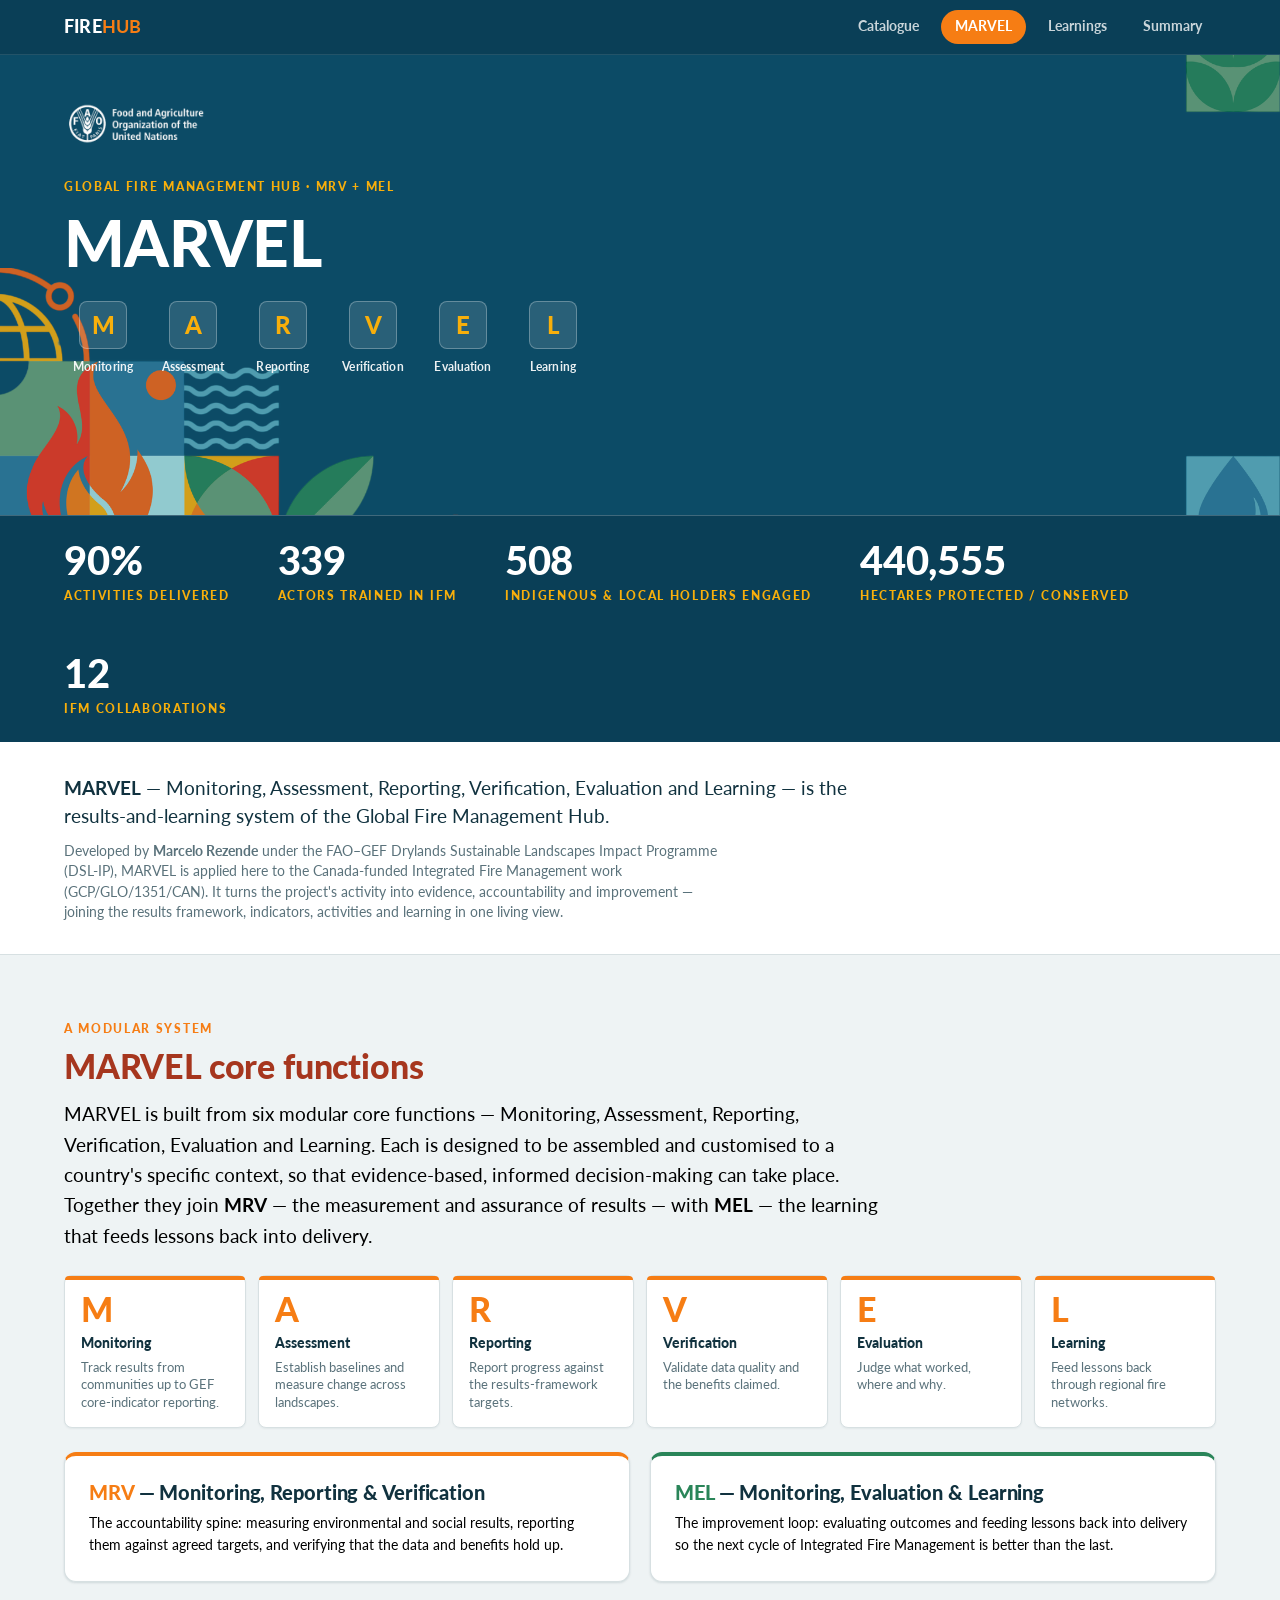
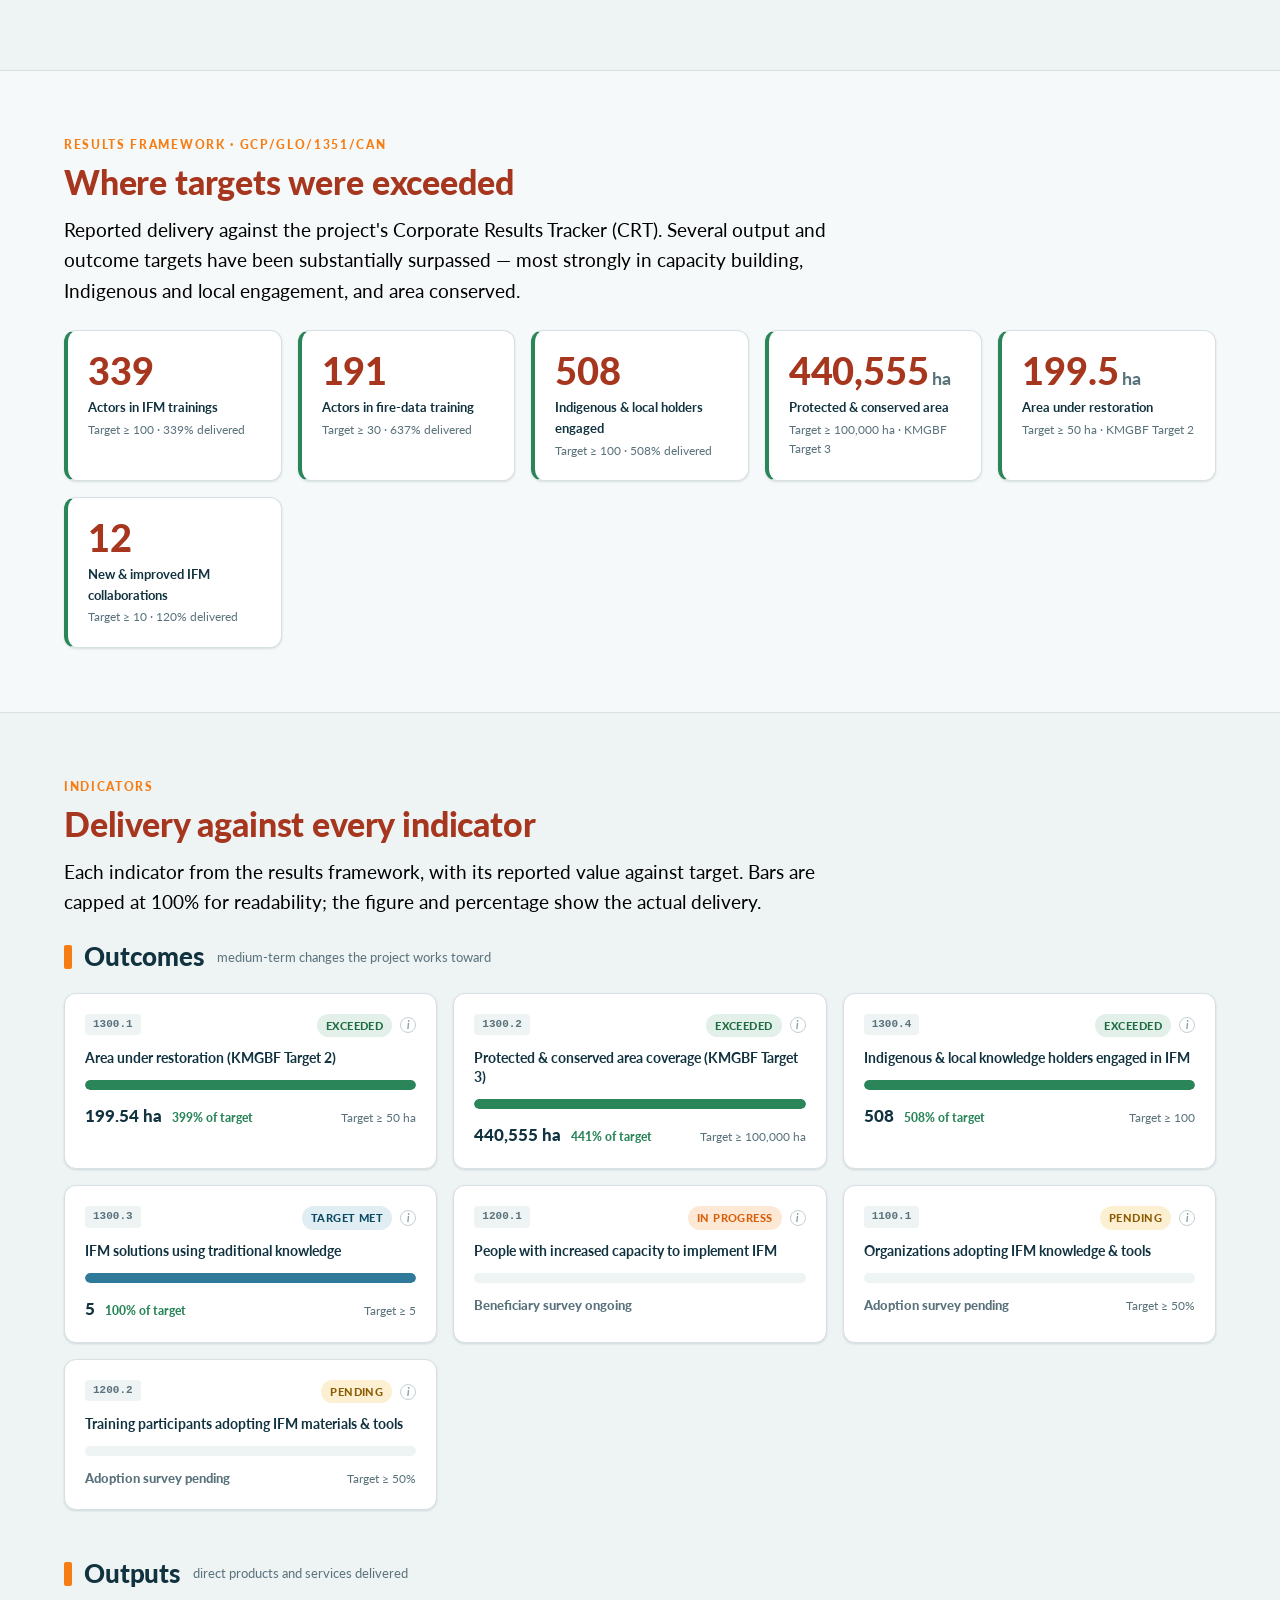
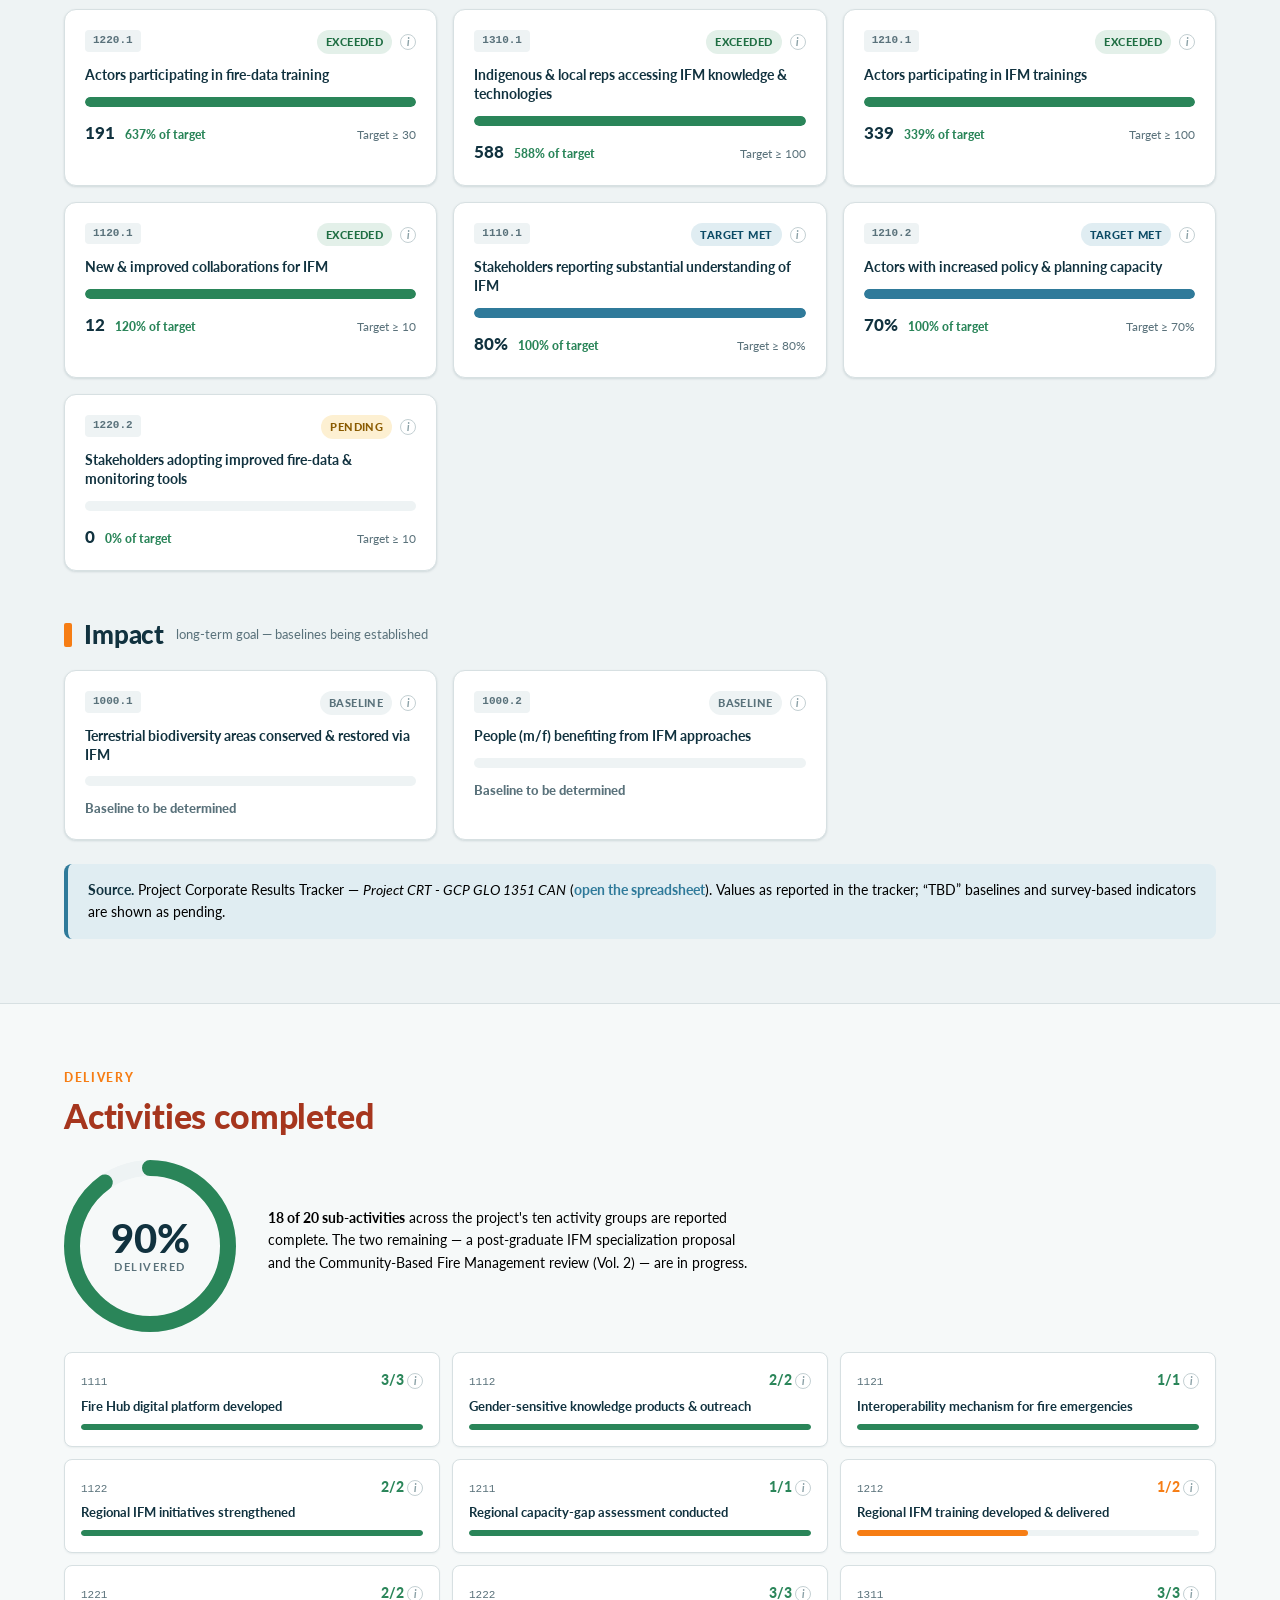
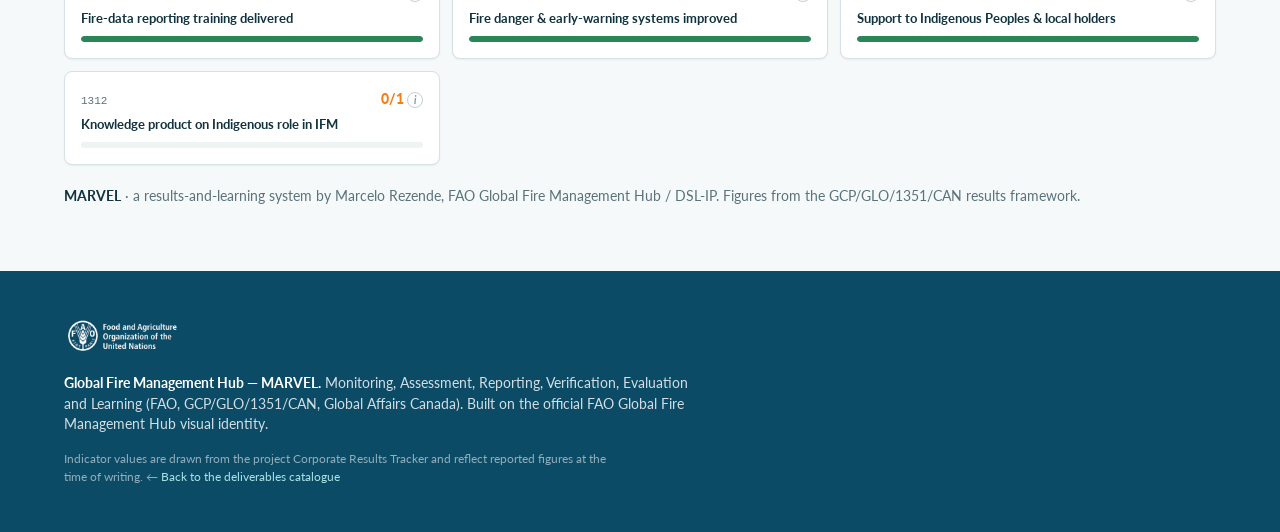
==== marvel.html @ 21fbb569 "FireHub platform — Global Fire Management Hub (MARVEL applied to IFM) Deliverables catalogue, MARVEL" ====
<!DOCTYPE html>
<html lang="en">
<head>
<meta charset="utf-8">
<meta name="viewport" content="width=device-width, initial-scale=1">
<title>MARVEL — FireHub results &amp; indicators</title>
<meta name="description" content="MARVEL — Monitoring, Assessment, Reporting, Verification, Evaluation and Learning — the results-and-learning system of the FAO Global Fire Management Hub, with the GCP/GLO/1351/CAN results-framework indicators.">
<link rel="stylesheet" href="resources/fire-hub-identity/css/styles.css">
<link rel="stylesheet" href="css/firehub.css">
<link rel="stylesheet" href="css/marvel.css">
<link rel="icon" href="data:image/svg+xml,%3Csvg xmlns='http://www.w3.org/2000/svg' viewBox='0 0 24 24'%3E%3Crect width='24' height='24' rx='3' fill='%230c4b66'/%3E%3Cpath fill='%23f67d14' d='M12 4.2c.9 3.5-2.6 4.4-2.6 7.8a2.6 2.6 0 0 0 5.2 0c0-.9-.4-1.7-.9-2.6 1.8.8 3.5 2.6 3.5 5.2a5.2 5.2 0 0 1-10.4 0c0-3.8 4.3-5.4 5.2-10.4Z'/%3E%3C/svg%3E">
</head>
<body>

<div class="topnav">
  <div class="page">
    <a class="wordmark" href="index.html">Fire<b>Hub</b></a>
    <nav>
      <a href="index.html">Catalogue</a>
      <a class="active" href="marvel.html">MARVEL</a>
      <a href="learnings.html">Learnings</a>
      <a href="executive-summary.html">Summary</a>
    </nav>
  </div>
</div>

<header class="masthead">
  <div class="hero">
    <div class="page">
      <img class="fao-logo" src="resources/fire-hub-identity/assets/identity/fao-logo-white.png"
           alt="Food and Agriculture Organization of the United Nations">
      <p class="eyebrow">Global Fire Management Hub · MRV + MEL</p>
      <h1>MARVEL</h1>
      <ul class="mcore" aria-label="MARVEL — Monitoring, Assessment, Reporting, Verification, Evaluation, Learning">
        <li><b>M</b><i>Monitoring</i></li>
        <li><b>A</b><i>Assessment</i></li>
        <li><b>R</b><i>Reporting</i></li>
        <li><b>V</b><i>Verification</i></li>
        <li><b>E</b><i>Evaluation</i></li>
        <li><b>L</b><i>Learning</i></li>
      </ul>
    </div>
  </div>
  <div class="kpis">
    <div class="page">
      <div class="kpi"><b>90%</b><span>Activities delivered</span></div>
      <div class="kpi"><b>339</b><span>Actors trained in IFM</span></div>
      <div class="kpi"><b>508</b><span>Indigenous &amp; local holders engaged</span></div>
      <div class="kpi"><b>440,555</b><span>Hectares protected / conserved</span></div>
      <div class="kpi"><b>12</b><span>IFM collaborations</span></div>
    </div>
  </div>
</header>

<section class="intro">
  <div class="page">
    <p class="subtitle"><strong>MARVEL</strong> — Monitoring, Assessment, Reporting, Verification, Evaluation and Learning — is the results-and-learning system of the Global Fire Management Hub.</p>
    <p class="lede">Developed by <strong>Marcelo Rezende</strong> under the FAO–GEF Drylands Sustainable Landscapes Impact Programme (DSL-IP), MARVEL is applied here to the Canada-funded Integrated Fire Management work (GCP/GLO/1351/CAN). It turns the project's activity into evidence, accountability and improvement — joining the results framework, indicators, activities and learning in one living view.</p>
  </div>
</section>

<!-- ===================== MARVEL CORE FUNCTIONS ===================== -->
<section class="section alt">
  <div class="page">
    <span class="kicker">A modular system</span>
    <h2>MARVEL core functions</h2>
    <p class="lead">MARVEL is built from six modular core functions — Monitoring, Assessment, Reporting, Verification, Evaluation and Learning. Each is designed to be assembled and customised to a country's specific context, so that evidence-based, informed decision-making can take place. Together they join <strong>MRV</strong> — the measurement and assurance of results — with <strong>MEL</strong> — the learning that feeds lessons back into delivery.</p>

    <div class="flow">
      <div class="step"><div class="l">M</div><div class="t">Monitoring</div><p>Track results from communities up to GEF core-indicator reporting.</p></div>
      <div class="step"><div class="l">A</div><div class="t">Assessment</div><p>Establish baselines and measure change across landscapes.</p></div>
      <div class="step"><div class="l">R</div><div class="t">Reporting</div><p>Report progress against the results-framework targets.</p></div>
      <div class="step"><div class="l">V</div><div class="t">Verification</div><p>Validate data quality and the benefits claimed.</p></div>
      <div class="step"><div class="l">E</div><div class="t">Evaluation</div><p>Judge what worked, where and why.</p></div>
      <div class="step"><div class="l">L</div><div class="t">Learning</div><p>Feed lessons back through regional fire networks.</p></div>
    </div>

    <div class="twocol">
      <div class="facecard"><h3><span class="abbr">MRV</span> — Monitoring, Reporting &amp; Verification</h3><p>The accountability spine: measuring environmental and social results, reporting them against agreed targets, and verifying that the data and benefits hold up.</p></div>
      <div class="facecard mel"><h3><span class="abbr">MEL</span> — Monitoring, Evaluation &amp; Learning</h3><p>The improvement loop: evaluating outcomes and feeding lessons back into delivery so the next cycle of Integrated Fire Management is better than the last.</p></div>
    </div>
  </div>
</section>

<!-- ===================== RESULTS HIGHLIGHTS ===================== -->
<section class="section">
  <div class="page">
    <span class="kicker">Results framework · GCP/GLO/1351/CAN</span>
    <h2>Where targets were exceeded</h2>
    <p class="lead">Reported delivery against the project's Corporate Results Tracker (CRT). Several output and outcome targets have been substantially surpassed — most strongly in capacity building, Indigenous and local engagement, and area conserved.</p>
    <div class="stats">
      <div class="stat"><div class="v">339</div><div class="l">Actors in IFM trainings</div><div class="s">Target ≥ 100 · 339% delivered</div></div>
      <div class="stat"><div class="v">191</div><div class="l">Actors in fire-data training</div><div class="s">Target ≥ 30 · 637% delivered</div></div>
      <div class="stat"><div class="v">508</div><div class="l">Indigenous &amp; local holders engaged</div><div class="s">Target ≥ 100 · 508% delivered</div></div>
      <div class="stat"><div class="v">440,555<small> ha</small></div><div class="l">Protected &amp; conserved area</div><div class="s">Target ≥ 100,000 ha · KMGBF Target 3</div></div>
      <div class="stat"><div class="v">199.5<small> ha</small></div><div class="l">Area under restoration</div><div class="s">Target ≥ 50 ha · KMGBF Target 2</div></div>
      <div class="stat"><div class="v">12</div><div class="l">New &amp; improved IFM collaborations</div><div class="s">Target ≥ 10 · 120% delivered</div></div>
    </div>
  </div>
</section>

<!-- ===================== INDICATORS ===================== -->
<section class="section alt">
  <div class="page">
    <span class="kicker">Indicators</span>
    <h2>Delivery against every indicator</h2>
    <p class="lead">Each indicator from the results framework, with its reported value against target. Bars are capped at 100% for readability; the figure and percentage show the actual delivery.</p>

    <div class="levelhead"><span class="bar"></span><h3>Outcomes</h3><span class="desc">medium-term changes the project works toward</span></div>
    <div class="indgrid" id="outcomes"></div>

    <div class="levelhead"><span class="bar"></span><h3>Outputs</h3><span class="desc">direct products and services delivered</span></div>
    <div class="indgrid" id="outputs"></div>

    <div class="levelhead"><span class="bar"></span><h3>Impact</h3><span class="desc">long-term goal — baselines being established</span></div>
    <div class="indgrid" id="impact"></div>

    <div class="srcnote">
      <b>Source.</b> Project Corporate Results Tracker — <em>Project CRT - GCP GLO 1351 CAN</em>
      (<a class="inl" href="GAC%20deliverables/Project%20CRT%20-%20GCP%20GLO%201351%20CAN.xlsx" download>open the spreadsheet</a>).
      Values as reported in the tracker; “TBD” baselines and survey-based indicators are shown as pending.
    </div>
  </div>
</section>

<!-- ===================== ACTIVITIES ===================== -->
<section class="section">
  <div class="page">
    <span class="kicker">Delivery</span>
    <h2>Activities completed</h2>
    <div class="gaugewrap">
      <div class="gauge" id="gauge"></div>
      <div class="legend">
        <p><strong>18 of 20 sub-activities</strong> across the project's ten activity groups are reported complete. The two remaining — a post-graduate IFM specialization proposal and the Community-Based Fire Management review (Vol. 2) — are in progress.</p>
      </div>
    </div>
    <div class="actgrid" id="activities"></div>
    <p class="credit"><b>MARVEL</b> · a results-and-learning system by Marcelo Rezende, FAO Global Fire Management Hub / DSL-IP. Figures from the GCP/GLO/1351/CAN results framework.</p>
  </div>
</section>

<footer>
  <div class="page">
    <img class="fao-logo" src="resources/fire-hub-identity/assets/identity/fao-logo-white.png"
         alt="Food and Agriculture Organization of the United Nations">
    <p><strong>Global Fire Management Hub — MARVEL.</strong>
      Monitoring, Assessment, Reporting, Verification, Evaluation and Learning (FAO, GCP/GLO/1351/CAN, Global Affairs Canada).
      Built on the official FAO Global Fire Management Hub visual identity.</p>
    <p class="note">Indicator values are drawn from the project Corporate Results Tracker and reflect reported figures at the time of writing. ← <a href="index.html" style="color:var(--color-aqua)">Back to the deliverables catalogue</a></p>
  </div>
</footer>

<script>
(function () {
  const fmt = (n) => n.toLocaleString('en-US');
  const unitLabel = (v, u) => u === 'pct' ? v + '%' : u === 'ha' ? fmt(v) + ' ha' : fmt(v);

  // ---- indicators ----------------------------------------------------------
  // delivered/target in the indicator's own unit; status drives colour.
  const IND = {
    outcomes: [
      { code: '1300.1', title: 'Area under restoration (KMGBF Target 2)', unit: 'ha', target: 50, delivered: 199.54, status: 'exceeded' },
      { code: '1300.2', title: 'Protected & conserved area coverage (KMGBF Target 3)', unit: 'ha', target: 100000, delivered: 440555, status: 'exceeded' },
      { code: '1300.4', title: 'Indigenous & local knowledge holders engaged in IFM', unit: 'people', target: 100, delivered: 508, status: 'exceeded' },
      { code: '1300.3', title: 'IFM solutions using traditional knowledge', unit: 'count', target: 5, delivered: 5, status: 'met' },
      { code: '1200.1', title: 'People with increased capacity to implement IFM', unit: 'people', target: null, delivered: null, status: 'progress', note: 'Beneficiary survey ongoing' },
      { code: '1100.1', title: 'Organizations adopting IFM knowledge & tools', unit: 'pct', target: 50, delivered: null, status: 'pending', note: 'Adoption survey pending' },
      { code: '1200.2', title: 'Training participants adopting IFM materials & tools', unit: 'pct', target: 50, delivered: null, status: 'pending', note: 'Adoption survey pending' },
    ],
    outputs: [
      { code: '1220.1', title: 'Actors participating in fire-data training', unit: 'people', target: 30, delivered: 191, status: 'exceeded' },
      { code: '1310.1', title: 'Indigenous & local reps accessing IFM knowledge & technologies', unit: 'people', target: 100, delivered: 588, status: 'exceeded' },
      { code: '1210.1', title: 'Actors participating in IFM trainings', unit: 'people', target: 100, delivered: 339, status: 'exceeded' },
      { code: '1120.1', title: 'New & improved collaborations for IFM', unit: 'count', target: 10, delivered: 12, status: 'exceeded' },
      { code: '1110.1', title: 'Stakeholders reporting substantial understanding of IFM', unit: 'pct', target: 80, delivered: 80, status: 'met' },
      { code: '1210.2', title: 'Actors with increased policy & planning capacity', unit: 'pct', target: 70, delivered: 70, status: 'met' },
      { code: '1220.2', title: 'Stakeholders adopting improved fire-data & monitoring tools', unit: 'count', target: 10, delivered: 0, status: 'pending' },
    ],
    impact: [
      { code: '1000.1', title: 'Terrestrial biodiversity areas conserved & restored via IFM', unit: 'pct', target: null, delivered: null, status: 'baseline', note: 'Baseline to be determined' },
      { code: '1000.2', title: 'People (m/f) benefiting from IFM approaches', unit: 'people', target: null, delivered: null, status: 'baseline', note: 'Baseline to be determined' },
    ],
  };
  const BADGE = { exceeded: ['st-exceeded', 'Exceeded'], met: ['st-met', 'Target met'], progress: ['st-progress', 'In progress'], pending: ['st-pending', 'Pending'], baseline: ['st-baseline', 'Baseline'] };
  const FILL = { exceeded: '', met: 'met', progress: 'progress', pending: 'pending', baseline: 'pending' };
  const CRT = 'Project CRT - GCP GLO 1351 CAN.xlsx';
  const SHEET = { outcomes: 'Outcomes', outputs: 'Outputs', impact: 'Impact' };

  function indCard(d, lvl) {
    const [bClass, bText] = BADGE[d.status];
    const tip = `Where to find this — ${CRT} → ${SHEET[lvl]} sheet · indicator ${d.code} · Delivered vs Target columns`;
    const hasNum = d.delivered != null && d.target != null;
    const pct = hasNum ? Math.round((d.delivered / d.target) * 100) : (d.delivered === 0 ? 0 : null);
    const width = pct == null ? 0 : Math.min(100, pct);
    let metaLeft, metaRight;
    if (d.delivered != null) {
      const pctTxt = pct != null ? `<span class="pctlbl">${pct}% of target</span>` : '';
      metaLeft = `<span class="delivered">${unitLabel(d.delivered, d.unit)} ${pctTxt}</span>`;
      metaRight = d.target != null ? `<span class="target">Target ≥ ${unitLabel(d.target, d.unit)}</span>` : '';
    } else {
      metaLeft = `<span class="delivered" style="font-size:13px;color:var(--text-muted)">${d.note || '—'}</span>`;
      metaRight = d.target != null ? `<span class="target">Target ≥ ${unitLabel(d.target, d.unit)}</span>` : '';
    }
    return `<div class="ind has-tip" title="${tip}">
      <div class="ind-top"><span class="code">${d.code}</span><span class="ind-right"><span class="badge-st ${bClass}">${bText}</span><span class="srchint" aria-hidden="true">i</span></span></div>
      <div class="title">${d.title}</div>
      <div class="pbar"><div class="pfill ${FILL[d.status]}" style="width:${width}%"></div></div>
      <div class="pmeta">${metaLeft}${metaRight}</div>
    </div>`;
  }
  for (const lvl of ['outcomes', 'outputs', 'impact']) {
    document.getElementById(lvl).innerHTML = IND[lvl].map((d) => indCard(d, lvl)).join('');
  }

  // ---- activity gauge ------------------------------------------------------
  const groups = [
    { code: '1111', name: 'Fire Hub digital platform developed', total: 3, done: 3 },
    { code: '1112', name: 'Gender-sensitive knowledge products & outreach', total: 2, done: 2 },
    { code: '1121', name: 'Interoperability mechanism for fire emergencies', total: 1, done: 1 },
    { code: '1122', name: 'Regional IFM initiatives strengthened', total: 2, done: 2 },
    { code: '1211', name: 'Regional capacity-gap assessment conducted', total: 1, done: 1 },
    { code: '1212', name: 'Regional IFM training developed & delivered', total: 2, done: 1 },
    { code: '1221', name: 'Fire-data reporting training delivered', total: 2, done: 2 },
    { code: '1222', name: 'Fire danger & early-warning systems improved', total: 3, done: 3 },
    { code: '1311', name: 'Support to Indigenous Peoples & local holders', total: 3, done: 3 },
    { code: '1312', name: 'Knowledge product on Indigenous role in IFM', total: 1, done: 0 },
  ];
  const totDone = groups.reduce((s, g) => s + g.done, 0);
  const totAll = groups.reduce((s, g) => s + g.total, 0);
  const gp = Math.round((totDone / totAll) * 100);
  const R = 78, C = 2 * Math.PI * R;
  const gaugeEl = document.getElementById('gauge');
  gaugeEl.classList.add('has-tip');
  gaugeEl.title = `Where to find this — ${CRT} → Activities sheet · Progress (%) column · ${totDone} of ${totAll} sub-activities complete`;
  gaugeEl.innerHTML =
    `<svg width="172" height="172" viewBox="0 0 172 172">
       <circle class="track" cx="86" cy="86" r="${R}"></circle>
       <circle class="val" cx="86" cy="86" r="${R}" stroke-dasharray="${C}" stroke-dashoffset="${C * (1 - gp / 100)}"></circle>
     </svg><div class="pct"><b>${gp}%</b><span>Delivered</span></div>`;

  document.getElementById('activities').innerHTML = groups.map((g) => {
    const partial = g.done < g.total;
    const w = Math.round((g.done / g.total) * 100);
    const tip = `Where to find this — ${CRT} → Activities sheet · activity ${g.code} · Progress (%) column (${g.done}/${g.total} sub-activities complete)`;
    return `<div class="act has-tip" title="${tip}">
      <div class="h"><span class="code">${g.code}</span><span class="frac ${partial ? 'partial' : ''}">${g.done}/${g.total} <span class="srchint" aria-hidden="true">i</span></span></div>
      <div class="name">${g.name}</div>
      <div class="mini"><i class="${partial ? 'partial' : ''}" style="width:${w}%"></i></div>
    </div>`;
  }).join('');
})();
</script>

</body>
</html>
---- resources/fire-hub-identity/css/styles.css ----
/* ==========================================================================
   FAO Fire Hub — Design System
   Global stylesheet entry point. Consumers link THIS file only.
   Import order: fonts → tokens → base element styles.
   ========================================================================== */
@import url('tokens/fonts.css');
@import url('tokens/colors.css');
@import url('tokens/typography.css');
@import url('tokens/spacing.css');
@import url('tokens/effects.css');
@import url('tokens/base.css');
@import url('components.css');
---- css/firehub.css ----
/* ============================================================================
   FireHub — GAC deliverables catalogue: layout layer.
   The official FAO Global Fire Management Hub identity is linked first
   (resources/fire-hub-identity/css/styles.css) — fonts, tokens, base, .fh-*.
   This file adds ONLY catalogue-specific layout and references the brand tokens
   via var(--*). Per AGENTS.md: use the tokens, never hard-code hex.
   ========================================================================== */

/* file-type → on-brand accent colours (used for the card accent bar + badge) */
:root{
  --t-pdf:   var(--color-flame-red);
  --t-word:  var(--color-petrol-blue);
  --t-excel: var(--color-forest);
  --t-ppt:   var(--color-flame-orange);
  --t-file:  var(--color-slate);
}

.page{ max-width:1200px; margin:0 auto; padding:0 var(--gutter); }

/* -------------------------------------------------------------- Top nav bar */
.topnav{ background:var(--surface-dark-2); color:#fff; border-bottom:1px solid rgba(255,255,255,.10); }
.topnav .page{ display:flex; align-items:center; justify-content:space-between; gap:var(--space-4); padding-top:10px; padding-bottom:10px; }
.topnav .wordmark{ font-family:var(--font-display); font-weight:var(--weight-black); font-size:18px; letter-spacing:.01em; color:#fff; text-transform:uppercase; }
.topnav .wordmark b{ color:var(--color-orange); }
.topnav nav{ display:flex; gap:var(--space-2); }
.topnav nav a{ font-family:var(--font-sans); font-weight:var(--weight-bold); font-size:13.5px; color:rgba(255,255,255,.78); padding:6px 14px; border-radius:var(--radius-pill); }
.topnav nav a:hover{ color:#fff; background:rgba(255,255,255,.10); text-decoration:none; }
.topnav nav a.active{ color:#fff; background:var(--accent); }

/* ----------------------------------------------------------------- Masthead */
.masthead{ background:var(--surface-dark); color:#fff; }
.hero{
  background:var(--surface-dark) url('../resources/fire-hub-identity/assets/backgrounds/deck-bg-dark-clean.png') center / cover no-repeat;
  min-height:clamp(360px, 36vw, 460px);
}
.hero .page{ padding-top:var(--space-12); padding-bottom:var(--space-16); }
.fao-logo{ height:42px; width:auto; display:block; margin-bottom:var(--space-8); }
.eyebrow{
  position:relative; font-family:var(--font-sans); font-weight:var(--weight-black);
  font-size:var(--text-overline); letter-spacing:var(--tracking-overline);
  text-transform:uppercase; color:var(--color-gold); margin:0;
}
.masthead h1{
  position:relative; color:#fff; font-family:var(--font-display); font-weight:var(--weight-black);
  font-size:clamp(34px, 5vw, var(--text-display)); line-height:var(--leading-tight);
  letter-spacing:var(--tracking-display); margin:var(--space-3) 0 0; max-width:18ch;
}

/* light intro band — descriptive copy lives here, off the busy hero artwork */
.intro{ background:var(--surface-card); border-bottom:1px solid var(--border-subtle); }
.intro .page{ padding-top:var(--space-8); padding-bottom:var(--space-8); }
.intro .subtitle{ color:var(--text-strong); font-weight:var(--weight-regular); font-size:var(--text-lead); line-height:var(--leading-normal); max-width:72ch; margin:0; }
.intro .lede{ color:var(--text-muted); font-size:var(--text-sm); line-height:var(--leading-normal); max-width:84ch; margin:var(--space-3) 0 0; }

/* KPI band — white stats + gold overlines on a darker petrol step */
.kpis{ background:var(--surface-dark-2); border-top:1px solid var(--border-ondark); }
.kpis .page{ display:flex; flex-wrap:wrap; gap:var(--space-12); padding-top:var(--space-6); padding-bottom:var(--space-6); }
.kpi b{ display:block; font-weight:var(--weight-black); font-size:40px; line-height:1; color:#fff; letter-spacing:var(--tracking-tight); }
.kpi span{ display:block; margin-top:6px; font-size:var(--text-xs); font-weight:var(--weight-black); letter-spacing:var(--tracking-overline); text-transform:uppercase; color:var(--color-gold); }

/* ------------------------------------------------------------------ Toolbar */
.toolbar{ position:sticky; top:0; z-index:20; background:rgba(246,249,249,.93); backdrop-filter:blur(8px); border-bottom:1px solid var(--border-subtle); }
.toolbar .page{ padding-top:var(--space-3); padding-bottom:var(--space-3); display:flex; flex-direction:column; gap:var(--space-3); }
.searchwrap{ display:flex; align-items:center; gap:var(--space-4); flex-wrap:wrap; }
.search{
  flex:1 1 320px; min-width:240px; display:flex; align-items:center; gap:var(--space-2);
  background:var(--surface-card); border:1px solid var(--border-default); border-radius:var(--radius-sm); padding:9px var(--space-3);
  transition:border-color var(--duration-fast) var(--ease-standard), box-shadow var(--duration-fast) var(--ease-standard);
}
.search:focus-within{ border-color:var(--color-petrol-blue); box-shadow:var(--focus-ring); }
.search input{ border:0; outline:0; flex:1; background:transparent; font-family:var(--font-sans); font-size:15px; color:var(--text-strong); }
.search input::placeholder{ color:var(--text-faint); }
.search svg{ width:18px; height:18px; color:var(--text-muted); flex:none; }
.count-readout{ font-size:var(--text-sm); font-weight:var(--weight-bold); color:var(--text-muted); white-space:nowrap; }
.reset{
  font-family:var(--font-sans); font-size:13px; font-weight:var(--weight-bold); cursor:pointer; white-space:nowrap;
  border:1px solid var(--border-default); background:var(--surface-card); color:var(--accent-press);
  padding:7px 14px; border-radius:var(--radius-sm);
  transition:background var(--duration-fast) var(--ease-standard), border-color var(--duration-fast) var(--ease-standard);
}
.reset:hover{ background:var(--status-danger-soft); border-color:var(--accent); }
.reset:focus-visible{ outline:none; box-shadow:var(--focus-ring); }

.chips{ display:flex; flex-wrap:wrap; gap:var(--space-2); align-items:center; }
.chips .lbl{ font-size:var(--text-overline); font-weight:var(--weight-black); letter-spacing:var(--tracking-overline); text-transform:uppercase; color:var(--text-faint); margin-right:2px; }
.chip{
  font-family:var(--font-sans); font-size:13px; font-weight:var(--weight-bold); cursor:pointer; user-select:none;
  border:1px solid var(--border-default); background:var(--surface-card); color:var(--text-body);
  padding:5px 14px; border-radius:var(--radius-pill);
  transition:background var(--duration-fast) var(--ease-standard), border-color var(--duration-fast) var(--ease-standard), color var(--duration-fast) var(--ease-standard);
}
.chip:hover{ background:var(--color-cloud); border-color:var(--color-petrol); }
.chip:focus-visible{ outline:none; box-shadow:var(--focus-ring); }
.chip[aria-pressed="true"]{ background:var(--accent); border-color:var(--accent); color:#fff; }
.chip[aria-pressed="true"]:hover{ background:var(--accent-hot); border-color:var(--accent-hot); }

/* ------------------------------------------------------------------ Catalog */
main{ padding:var(--space-16) 0 var(--space-24); }
.cat{ margin-bottom:var(--space-16); scroll-margin-top:120px; }
.cat-head{ display:flex; align-items:center; gap:var(--space-3); margin-bottom:var(--space-6); }
.cat-head .bar{ width:var(--space-2); height:26px; background:var(--accent); border-radius:2px; flex:none; }
.cat-head h2{ font-family:var(--font-display); font-weight:var(--weight-black); font-size:var(--text-h3); color:var(--text-heading); margin:0; line-height:1; }
.cat-head .n{ font-size:var(--text-sm); font-weight:var(--weight-black); color:#fff; background:var(--color-petrol); border-radius:var(--radius-pill); padding:2px 10px; }

.grid{ display:grid; grid-template-columns:repeat(auto-fill, minmax(330px,1fr)); gap:var(--space-4); }

/* document card — .fh-card with the signature left accent bar coloured by type */
.doc{
  display:flex; gap:var(--space-3); align-items:flex-start; text-decoration:none;
  background:var(--surface-card); border:1px solid var(--border-subtle); border-left:var(--border-accent) solid var(--t-file);
  border-radius:var(--radius-lg); padding:var(--space-4); box-shadow:var(--shadow-sm);
  transition:box-shadow var(--duration-base) var(--ease-standard), transform var(--duration-base) var(--ease-standard), border-color var(--duration-base) var(--ease-standard);
}
.doc:hover{ box-shadow:var(--shadow-lg); transform:translateY(-2px); text-decoration:none; border-color:var(--border-default); }
.doc.PDF{ border-left-color:var(--t-pdf); } .doc.Word{ border-left-color:var(--t-word); }
.doc.Excel{ border-left-color:var(--t-excel); } .doc.PowerPoint{ border-left-color:var(--t-ppt); }

.badge{
  flex:none; width:46px; height:46px; border-radius:var(--radius-sm); display:flex; align-items:center; justify-content:center;
  color:#fff; font-weight:var(--weight-black); font-size:11px; letter-spacing:.02em; background:var(--t-file);
}
.badge.PDF{ background:var(--t-pdf); } .badge.Word{ background:var(--t-word); }
.badge.Excel{ background:var(--t-excel); } .badge.PowerPoint{ background:var(--t-ppt); }

.doc .meta{ min-width:0; flex:1; }
.doc .title{ font-family:var(--font-sans); font-weight:var(--weight-bold); font-size:14.5px; line-height:1.35; color:var(--text-strong); word-break:break-word; }
.doc .sub{ font-size:var(--text-xs); color:var(--text-muted); margin-top:6px; display:flex; flex-wrap:wrap; gap:6px; align-items:center; }
.doc .sub .type{ font-weight:var(--weight-black); color:var(--text-body); text-transform:uppercase; letter-spacing:.04em; }
.tag{ font-size:11px; font-weight:var(--weight-bold); padding:1px 9px; border-radius:var(--radius-pill); background:var(--color-cloud); color:var(--text-body); }
.tag.dup{ background:var(--status-warning-soft); color:#8a5b00; }
.dot{ color:var(--text-faint); }

.empty{ color:var(--text-muted); text-align:center; padding:var(--space-24) 0; font-size:15px; }

/* ------------------------------------------------------------------- Footer */
footer{ background:var(--surface-dark); color:rgba(255,255,255,.82); }
footer .page{ padding-top:var(--space-12); padding-bottom:var(--space-12); }
footer .fao-logo{ height:34px; margin-bottom:var(--space-5); }
footer p{ max-width:80ch; font-size:var(--text-sm); line-height:var(--leading-normal); }
footer strong{ color:#fff; }
footer code{ color:var(--color-aqua); }
footer .note{ margin-top:var(--space-4); color:rgba(255,255,255,.55); font-size:var(--text-xs); }

@media (max-width:640px){
  .grid{ grid-template-columns:1fr; }
  .kpis .page{ gap:var(--space-8); }
  .kpi b{ font-size:32px; }
}
---- css/marvel.css ----
/* ============================================================================
   MARVEL — results & indicators page. Layout layer on the FAO Fire Hub identity.
   Links: resources/fire-hub-identity/css/styles.css (tokens) + firehub.css
   (shared masthead / kpi / footer) + this file. Tokens via var(--…) only.
   ========================================================================== */

/* ---- hero core-function tiles -------------------------------------------- */
.mcore{ list-style:none; margin:var(--space-6) 0 0; padding:0; display:flex; flex-wrap:wrap; gap:var(--space-3); }
.mcore li{ display:flex; flex-direction:column; align-items:center; gap:8px; min-width:78px; }
.mcore b{
  display:flex; align-items:center; justify-content:center; width:48px; height:48px;
  border-radius:var(--radius-md); background:rgba(255,255,255,.12); border:1px solid rgba(255,255,255,.28);
  color:var(--color-gold); font-family:var(--font-display); font-weight:var(--weight-black); font-size:24px;
  transition:background var(--duration-base) var(--ease-standard), border-color var(--duration-base) var(--ease-standard), transform var(--duration-base) var(--ease-standard);
}
.mcore li:hover b{ background:rgba(248,175,11,.22); border-color:var(--color-gold); transform:translateY(-2px); }
.mcore i{ font-style:normal; font-family:var(--font-sans); font-weight:var(--weight-bold); font-size:12px; letter-spacing:.01em; color:rgba(255,255,255,.92); }

/* ---- generic section ----------------------------------------------------- */
.section{ padding:var(--space-16) 0; border-bottom:1px solid var(--border-subtle); }
.section:last-of-type{ border-bottom:0; }
.section.alt{ background:var(--surface-sunken); }
.kicker{ display:block; font-size:var(--text-overline); font-weight:var(--weight-black); letter-spacing:var(--tracking-overline); text-transform:uppercase; color:var(--accent); margin-bottom:var(--space-2); }
.section h2{ font-family:var(--font-display); font-weight:var(--weight-black); font-size:var(--text-h2); color:var(--text-heading); margin:0 0 var(--space-3); line-height:var(--leading-snug); }
.section .lead{ font-size:var(--text-lead); color:var(--text-body); max-width:74ch; margin:0 0 var(--space-6); }
.section p a, .inl{ color:var(--text-link); font-weight:var(--weight-bold); }

/* ---- MRV + MEL two-up ---------------------------------------------------- */
.twocol{ display:grid; grid-template-columns:1fr 1fr; gap:var(--space-5); margin:var(--space-6) 0; }
.facecard{ background:var(--surface-card); border:1px solid var(--border-subtle); border-top:var(--border-accent) solid var(--accent); border-radius:var(--radius-lg); padding:var(--space-6); box-shadow:var(--shadow-sm); }
.facecard.mel{ border-top-color:var(--color-forest); }
.facecard h3{ font-family:var(--font-display); font-weight:var(--weight-black); color:var(--text-strong); font-size:var(--text-h4); margin:0 0 var(--space-2); }
.facecard .abbr{ font-weight:var(--weight-black); color:var(--accent); }
.facecard.mel .abbr{ color:var(--color-forest); }
.facecard p{ font-size:var(--text-sm); color:var(--text-body); margin:0; }

/* ---- 6-step flow --------------------------------------------------------- */
.flow{ display:grid; grid-template-columns:repeat(6,1fr); gap:var(--space-3); margin-top:var(--space-6); }
.step{ background:var(--surface-card); border:1px solid var(--border-subtle); border-radius:var(--radius-md); padding:var(--space-4); position:relative; box-shadow:var(--shadow-xs); }
.step::before{ content:""; position:absolute; left:0; top:0; right:0; height:var(--border-accent); background:var(--accent); border-radius:var(--radius-md) var(--radius-md) 0 0; }
.step .l{ font-family:var(--font-display); font-weight:var(--weight-black); font-size:34px; line-height:1; color:var(--accent); }
.step .t{ font-family:var(--font-sans); font-weight:var(--weight-black); font-size:14px; color:var(--text-strong); margin:6px 0 4px; }
.step p{ font-size:12.5px; color:var(--text-muted); margin:0; line-height:1.4; }

/* ---- results chain ------------------------------------------------------- */
.chain{ display:flex; flex-wrap:wrap; align-items:center; gap:var(--space-2); margin-top:var(--space-5); }
.chain .node{ display:flex; flex-direction:column; gap:2px; background:var(--surface-card); border:1px solid var(--border-default); border-left:var(--border-accent) solid var(--color-petrol); border-radius:var(--radius-md); padding:10px 16px; }
.chain .node b{ font-family:var(--font-sans); font-weight:var(--weight-black); font-size:14px; color:var(--text-strong); }
.chain .node span{ font-size:12px; color:var(--text-muted); }
.chain .arrow{ color:var(--color-mist); font-weight:var(--weight-black); }
.chain .node.impact{ border-left-color:var(--color-rust); }
.chain .node.outcome{ border-left-color:var(--color-orange); }
.chain .node.output{ border-left-color:var(--color-gold); }
.chain .node.activity{ border-left-color:var(--color-forest); }

/* ---- headline stats ------------------------------------------------------ */
.stats{ display:grid; grid-template-columns:repeat(auto-fit,minmax(180px,1fr)); gap:var(--space-4); margin-top:var(--space-6); }
.stat{ background:var(--surface-card); border:1px solid var(--border-subtle); border-left:var(--border-accent) solid var(--color-forest); border-radius:var(--radius-lg); padding:var(--space-5); box-shadow:var(--shadow-sm); }
.stat .v{ font-family:var(--font-display); font-weight:var(--weight-black); font-size:38px; line-height:1; color:var(--text-heading); letter-spacing:var(--tracking-tight); }
.stat .v small{ font-size:18px; font-weight:var(--weight-bold); color:var(--text-muted); }
.stat .l{ font-size:13px; font-weight:var(--weight-bold); color:var(--text-strong); margin-top:8px; }
.stat .s{ font-size:12px; color:var(--text-muted); margin-top:2px; }

/* ---- gauge + summary ----------------------------------------------------- */
.gaugewrap{ display:flex; align-items:center; gap:var(--space-8); flex-wrap:wrap; margin-top:var(--space-6); }
.gauge{ position:relative; width:172px; height:172px; flex:none; }
.gauge svg{ transform:rotate(-90deg); }
.gauge .track{ fill:none; stroke:var(--color-cloud); stroke-width:16; }
.gauge .val{ fill:none; stroke:var(--color-forest); stroke-width:16; stroke-linecap:round; }
.gauge .pct{ position:absolute; inset:0; display:flex; flex-direction:column; align-items:center; justify-content:center; }
.gauge .pct b{ font-family:var(--font-display); font-weight:var(--weight-black); font-size:40px; color:var(--text-strong); line-height:1; }
.gauge .pct span{ font-size:11px; font-weight:var(--weight-bold); letter-spacing:var(--tracking-overline); text-transform:uppercase; color:var(--text-muted); }
.gaugewrap .legend{ flex:1; min-width:260px; }
.gaugewrap .legend p{ font-size:var(--text-sm); color:var(--text-body); margin:0 0 var(--space-3); max-width:60ch; }

/* ---- indicators ---------------------------------------------------------- */
.levelhead{ display:flex; align-items:center; gap:var(--space-3); margin:var(--space-12) 0 var(--space-5); }
.levelhead:first-of-type{ margin-top:var(--space-6); }
.levelhead .bar{ width:var(--space-2); height:24px; border-radius:2px; background:var(--color-orange); }
.levelhead h3{ font-family:var(--font-display); font-weight:var(--weight-black); font-size:var(--text-h3); color:var(--text-strong); margin:0; }
.levelhead .desc{ font-size:13px; color:var(--text-muted); }

.indgrid{ display:grid; grid-template-columns:repeat(auto-fill,minmax(330px,1fr)); gap:var(--space-4); }
.ind{ background:var(--surface-card); border:1px solid var(--border-subtle); border-radius:var(--radius-lg); padding:var(--space-5); box-shadow:var(--shadow-sm); display:flex; flex-direction:column; gap:var(--space-3); }
.ind-top{ display:flex; align-items:flex-start; justify-content:space-between; gap:var(--space-3); }
.ind .code{ font-family:var(--font-mono); font-size:11px; font-weight:700; color:var(--text-muted); background:var(--surface-sunken); padding:2px 8px; border-radius:var(--radius-sm); white-space:nowrap; }
.ind .title{ font-size:14px; font-weight:var(--weight-bold); color:var(--text-strong); line-height:1.35; }
.badge-st{ font-size:11px; font-weight:var(--weight-black); text-transform:uppercase; letter-spacing:.04em; padding:3px 9px; border-radius:var(--radius-pill); white-space:nowrap; }
.st-exceeded{ background:var(--status-success-soft); color:var(--color-pine); }
.st-met{ background:var(--status-info-soft); color:var(--color-petrol); }
.st-progress{ background:#fde8d6; color:var(--accent-press); }
.st-pending{ background:var(--status-warning-soft); color:#8a5b00; }
.st-baseline{ background:var(--color-cloud); color:var(--text-muted); }

/* source tooltips (native title) — hint that the figure is traceable to the CRT */
.has-tip{ cursor:help; }
.ind-right{ display:inline-flex; align-items:center; gap:8px; }
.srchint{ display:inline-flex; align-items:center; justify-content:center; width:16px; height:16px; border-radius:var(--radius-pill); border:1.5px solid var(--border-default); color:var(--text-faint); font-weight:var(--weight-black); font-style:italic; font-size:10px; line-height:1; flex:none; }
.has-tip:hover .srchint{ color:var(--color-petrol); border-color:var(--color-petrol-blue); }

.pbar{ height:10px; border-radius:var(--radius-pill); background:var(--color-cloud); overflow:hidden; }
.pfill{ height:100%; border-radius:var(--radius-pill); background:var(--color-forest); }
.pfill.met{ background:var(--color-petrol-blue); }
.pfill.progress{ background:var(--accent); }
.pfill.pending{ background:var(--color-gold); }
.pmeta{ display:flex; justify-content:space-between; align-items:baseline; gap:var(--space-3); font-size:12px; }
.pmeta .delivered{ font-family:var(--font-display); font-weight:var(--weight-black); font-size:17px; color:var(--text-strong); }
.pmeta .delivered .pctlbl{ font-size:12px; color:var(--color-forest); margin-left:6px; }
.pmeta .target{ color:var(--text-muted); }

/* ---- activity groups ----------------------------------------------------- */
.actgrid{ display:grid; grid-template-columns:repeat(auto-fill,minmax(280px,1fr)); gap:var(--space-3); margin-top:var(--space-5); }
.act{ background:var(--surface-card); border:1px solid var(--border-subtle); border-radius:var(--radius-md); padding:var(--space-4); box-shadow:var(--shadow-xs); }
.act .h{ display:flex; justify-content:space-between; gap:var(--space-2); align-items:baseline; }
.act .code{ font-family:var(--font-mono); font-size:11px; color:var(--text-muted); }
.act .frac{ font-family:var(--font-display); font-weight:var(--weight-black); font-size:14px; color:var(--color-forest); }
.act .frac.partial{ color:var(--accent); }
.act .name{ font-size:13px; font-weight:var(--weight-bold); color:var(--text-strong); margin:6px 0 8px; line-height:1.35; }
.act .mini{ height:6px; border-radius:var(--radius-pill); background:var(--color-cloud); overflow:hidden; }
.act .mini i{ display:block; height:100%; background:var(--color-forest); border-radius:var(--radius-pill); }
.act .mini i.partial{ background:var(--accent); }

/* ---- source note --------------------------------------------------------- */
.srcnote{ background:var(--status-info-soft); border-left:var(--border-accent) solid var(--color-petrol-blue); border-radius:var(--radius-md); padding:var(--space-4) var(--space-5); margin-top:var(--space-6); font-size:13.5px; color:var(--text-body); }
.srcnote b{ color:var(--text-strong); }

.credit{ font-size:var(--text-sm); color:var(--text-muted); margin-top:var(--space-5); }
.credit b{ color:var(--text-strong); }

/* ---- learnings ----------------------------------------------------------- */
.learn-summary{ display:flex; flex-wrap:wrap; gap:var(--space-3); margin:var(--space-5) 0 var(--space-6); }
.lsum{ display:flex; align-items:center; gap:8px; background:var(--surface-card); border:1px solid var(--border-subtle); border-radius:var(--radius-pill); padding:6px 16px; font-size:13px; font-weight:var(--weight-bold); color:var(--text-body); box-shadow:var(--shadow-xs); }
.lsum b{ font-family:var(--font-display); font-weight:var(--weight-black); font-size:18px; color:var(--text-strong); }
.lsum i{ width:11px; height:11px; border-radius:3px; display:inline-block; }

.filterbar{ display:flex; flex-direction:column; gap:var(--space-3); margin-bottom:var(--space-6); }
.filterrow{ display:flex; flex-wrap:wrap; gap:var(--space-2); align-items:center; }
.filterrow .lbl{ font-size:var(--text-overline); font-weight:var(--weight-black); letter-spacing:var(--tracking-overline); text-transform:uppercase; color:var(--text-faint); margin-right:4px; min-width:54px; }
.lchip{ font-family:var(--font-sans); font-size:13px; font-weight:var(--weight-bold); cursor:pointer; border:1px solid var(--border-default); background:var(--surface-card); color:var(--text-body); padding:5px 13px; border-radius:var(--radius-pill); transition:background var(--duration-fast) var(--ease-standard), border-color var(--duration-fast) var(--ease-standard), color var(--duration-fast) var(--ease-standard); }
.lchip:hover{ background:var(--color-cloud); border-color:var(--color-petrol); }
.lchip:focus-visible{ outline:none; box-shadow:var(--focus-ring); }
.lchip[aria-pressed="true"]{ background:var(--accent); border-color:var(--accent); color:#fff; }
.lcount{ font-size:var(--text-sm); font-weight:var(--weight-bold); color:var(--text-muted); }
.lreset{ font-size:13px; font-weight:var(--weight-bold); color:var(--accent-press); background:none; border:1px solid var(--border-default); border-radius:var(--radius-sm); cursor:pointer; padding:5px 12px; }
.lreset:hover{ background:var(--status-danger-soft); border-color:var(--accent); }

.learngrid{ display:grid; grid-template-columns:repeat(auto-fill,minmax(355px,1fr)); gap:var(--space-4); align-items:start; }
.learn{ background:var(--surface-card); border:1px solid var(--border-subtle); border-left:var(--border-accent) solid var(--text-faint); border-radius:var(--radius-lg); padding:var(--space-5); box-shadow:var(--shadow-sm); display:flex; flex-direction:column; gap:var(--space-2); }
.learn.t-lesson{ border-left-color:var(--color-petrol-blue); }
.learn.t-practice{ border-left-color:var(--color-forest); }
.learn.t-finding{ border-left-color:var(--color-gold); }
.learn.t-rec{ border-left-color:var(--accent); }
.learn .ltype{ font-size:11px; font-weight:var(--weight-black); text-transform:uppercase; letter-spacing:.05em; }
.t-lesson .ltype{ color:var(--color-petrol); } .t-practice .ltype{ color:var(--color-pine); }
.t-finding .ltype{ color:#8a5b00; } .t-rec .ltype{ color:var(--accent-press); }
.learn h4{ font-family:var(--font-sans); font-weight:var(--weight-black); font-size:15px; color:var(--text-strong); margin:0; line-height:1.3; }
.learn p{ font-size:13.5px; color:var(--text-body); margin:0; line-height:1.5; }
.learn .lfoot{ display:flex; flex-wrap:wrap; gap:6px; align-items:center; margin-top:auto; padding-top:var(--space-3); border-top:1px solid var(--border-subtle); }
.ltag{ font-size:11px; font-weight:var(--weight-bold); padding:2px 9px; border-radius:var(--radius-pill); background:var(--color-cloud); color:var(--text-muted); }
.ltag.region{ background:var(--status-info-soft); color:var(--color-petrol); }
.lsrc{ font-size:12px; font-weight:var(--weight-bold); color:var(--text-link); display:inline-flex; align-items:center; gap:4px; }
.lsrc:hover{ text-decoration:underline; }
.lsrc svg{ width:13px; height:13px; flex:none; }

/* summarised card — opens the A4 one-pager */
.learn{ cursor:pointer; gap:var(--space-3); }
.learn:hover{ box-shadow:var(--shadow-md); transform:translateY(-2px); }
.learn:focus-visible{ outline:none; box-shadow:var(--focus-ring); }
.learn-top{ display:flex; align-items:center; justify-content:space-between; gap:var(--space-2); }
.lcode{ font-family:var(--font-mono); font-size:11px; font-weight:700; letter-spacing:.03em; color:var(--text-strong); background:var(--surface-sunken); border:1px solid var(--border-subtle); padding:2px 8px; border-radius:var(--radius-sm); }
.lopen{ margin-left:auto; font-size:12px; font-weight:var(--weight-black); color:var(--accent-press); white-space:nowrap; }
.learn .lfoot{ margin-top:auto; }

/* A4 one-pager overlay + sheet */
.sheet-overlay{ position:fixed; inset:0; z-index:60; display:flex; flex-direction:column; align-items:center; gap:12px; padding:36px 16px; overflow:auto; background:rgba(17,50,63,.6); backdrop-filter:blur(3px); }
.sheet-overlay[hidden]{ display:none; }
.sheet-tools{ display:flex; gap:10px; width:min(794px,96vw); justify-content:flex-end; }
.sheet-tool{ font-family:var(--font-sans); font-weight:var(--weight-bold); font-size:13px; cursor:pointer; border:0; border-radius:var(--radius-sm); padding:9px 16px; }
.sheet-tool.print{ background:var(--accent); color:#fff; }
.sheet-tool.print:hover{ background:var(--accent-hot); }
.sheet-tool.close{ background:rgba(255,255,255,.92); color:var(--text-strong); }
.sheet-tool:focus-visible{ outline:none; box-shadow:0 0 0 3px rgba(255,255,255,.55); }
.sheet{ width:min(794px,96vw); background:#fff; border-radius:14px; overflow:hidden; box-shadow:var(--shadow-lg); }
.sheet-band{ background:var(--surface-dark); color:#fff; padding:var(--space-6) var(--space-8); display:flex; align-items:center; justify-content:space-between; gap:var(--space-4); -webkit-print-color-adjust:exact; print-color-adjust:exact; }
.sheet-band img{ height:34px; width:auto; }
.sheet-band .sb-r{ text-align:right; }
.sheet-kicker{ display:block; font-size:11px; font-weight:var(--weight-black); letter-spacing:var(--tracking-overline); text-transform:uppercase; color:var(--color-gold); }
.sheet-code{ display:block; font-family:var(--font-mono); font-size:16px; font-weight:700; color:#fff; margin-top:4px; }
.sheet-body{ padding:var(--space-8); }
.sheet-body .badge-st{ display:inline-block; margin-bottom:var(--space-4); }
.sheet-body h1{ font-family:var(--font-display); font-weight:var(--weight-black); font-size:30px; line-height:1.12; color:var(--text-heading); margin:0 0 var(--space-3); }
.sheet-tags{ font-size:13px; font-weight:var(--weight-bold); color:var(--text-muted); margin-bottom:var(--space-2); }
.sheet-body h2{ font-family:var(--font-sans); font-weight:var(--weight-black); font-size:12px; text-transform:uppercase; letter-spacing:.1em; color:var(--accent); margin:var(--space-6) 0 var(--space-2); }
.sheet-body p{ font-size:15.5px; line-height:1.65; color:var(--text-body); margin:0; }
.sheet-srcs{ display:flex; flex-direction:column; gap:8px; }
.sheet-foot{ margin-top:var(--space-8); padding-top:var(--space-4); border-top:1px solid var(--border-subtle); font-size:11.5px !important; line-height:1.5 !important; color:var(--text-faint) !important; }

@media print {
  @page { size:A4; margin:14mm; }
  html, body{ background:#fff !important; }
  body.sheet-open > *:not(.sheet-overlay){ display:none !important; }
  body.sheet-open .sheet-overlay{ position:static !important; display:block !important; padding:0 !important; overflow:visible !important; background:none !important; backdrop-filter:none !important; }
  .sheet-tools{ display:none !important; }
  .sheet{ width:auto !important; box-shadow:none !important; border-radius:0 !important; }
}

@media (max-width:820px){
  .flow{ grid-template-columns:repeat(2,1fr); }
  .twocol{ grid-template-columns:1fr; }
  .learngrid{ grid-template-columns:1fr; }
}
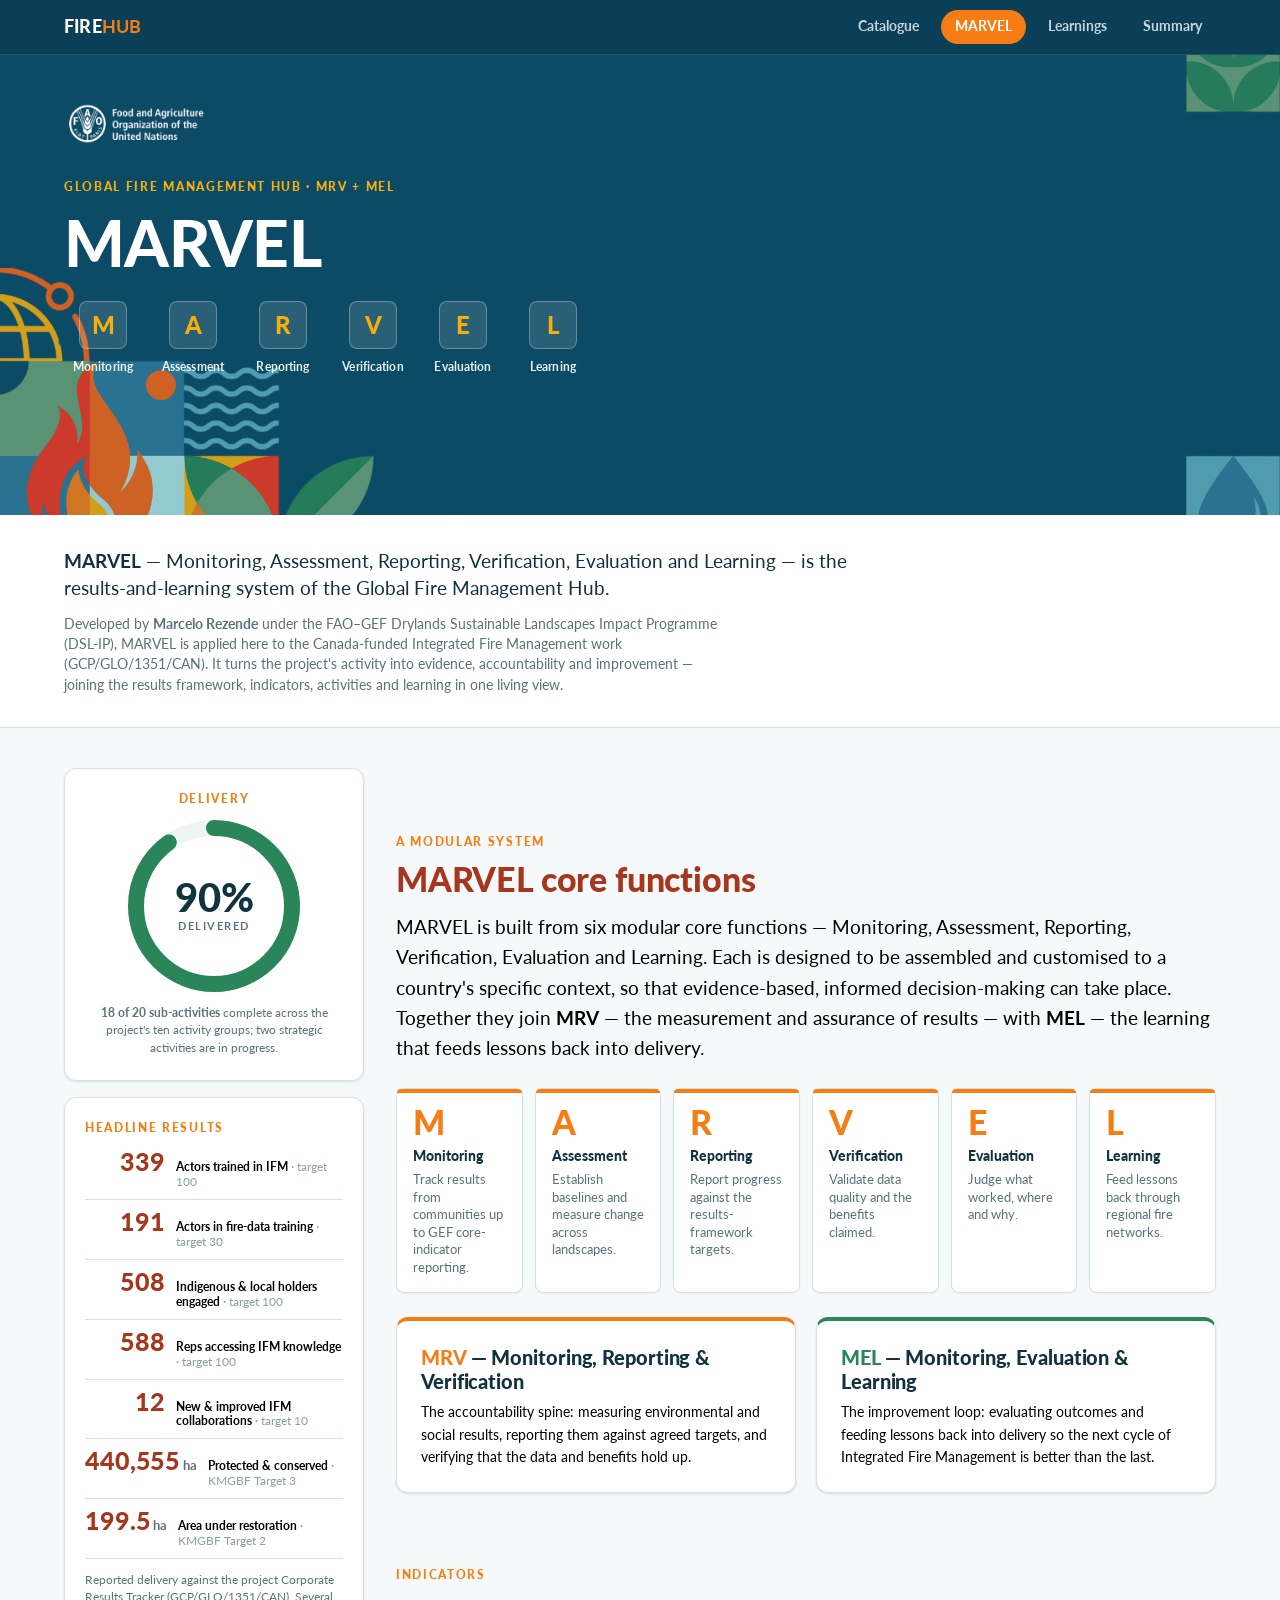
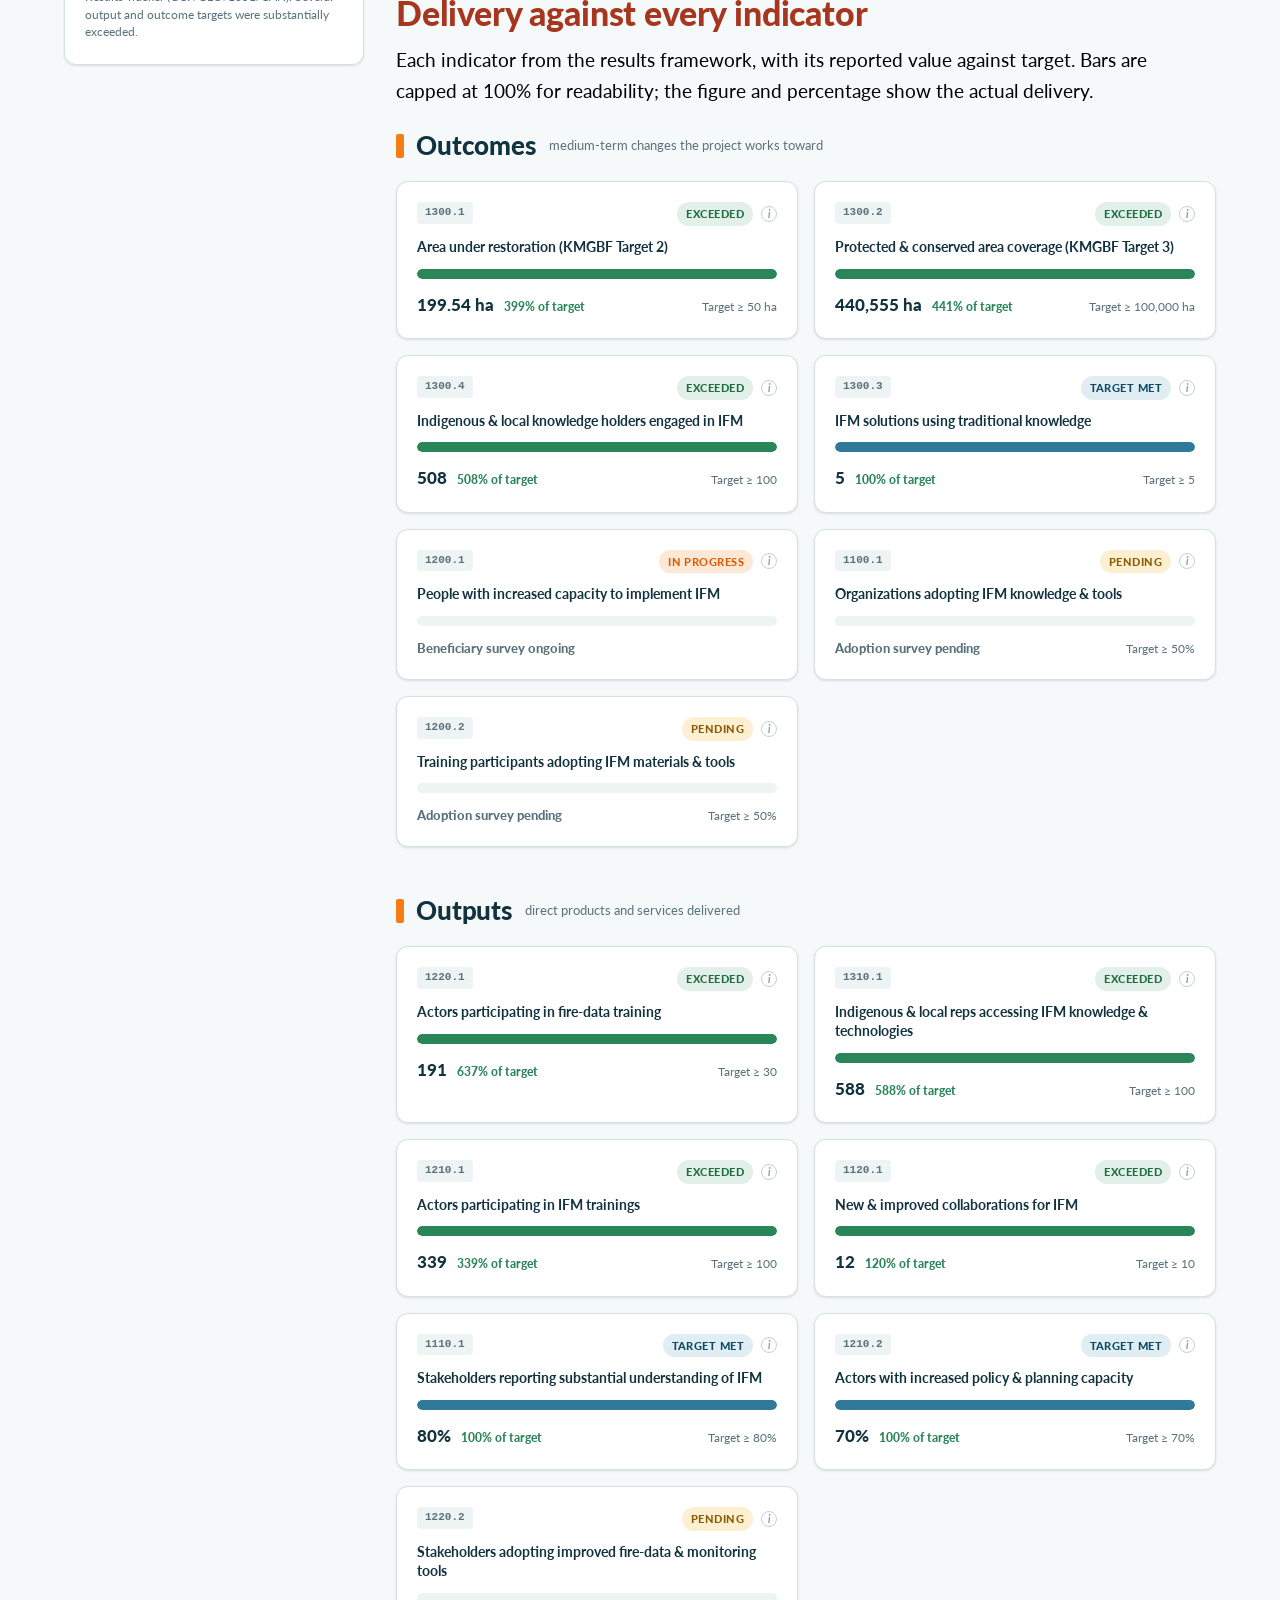
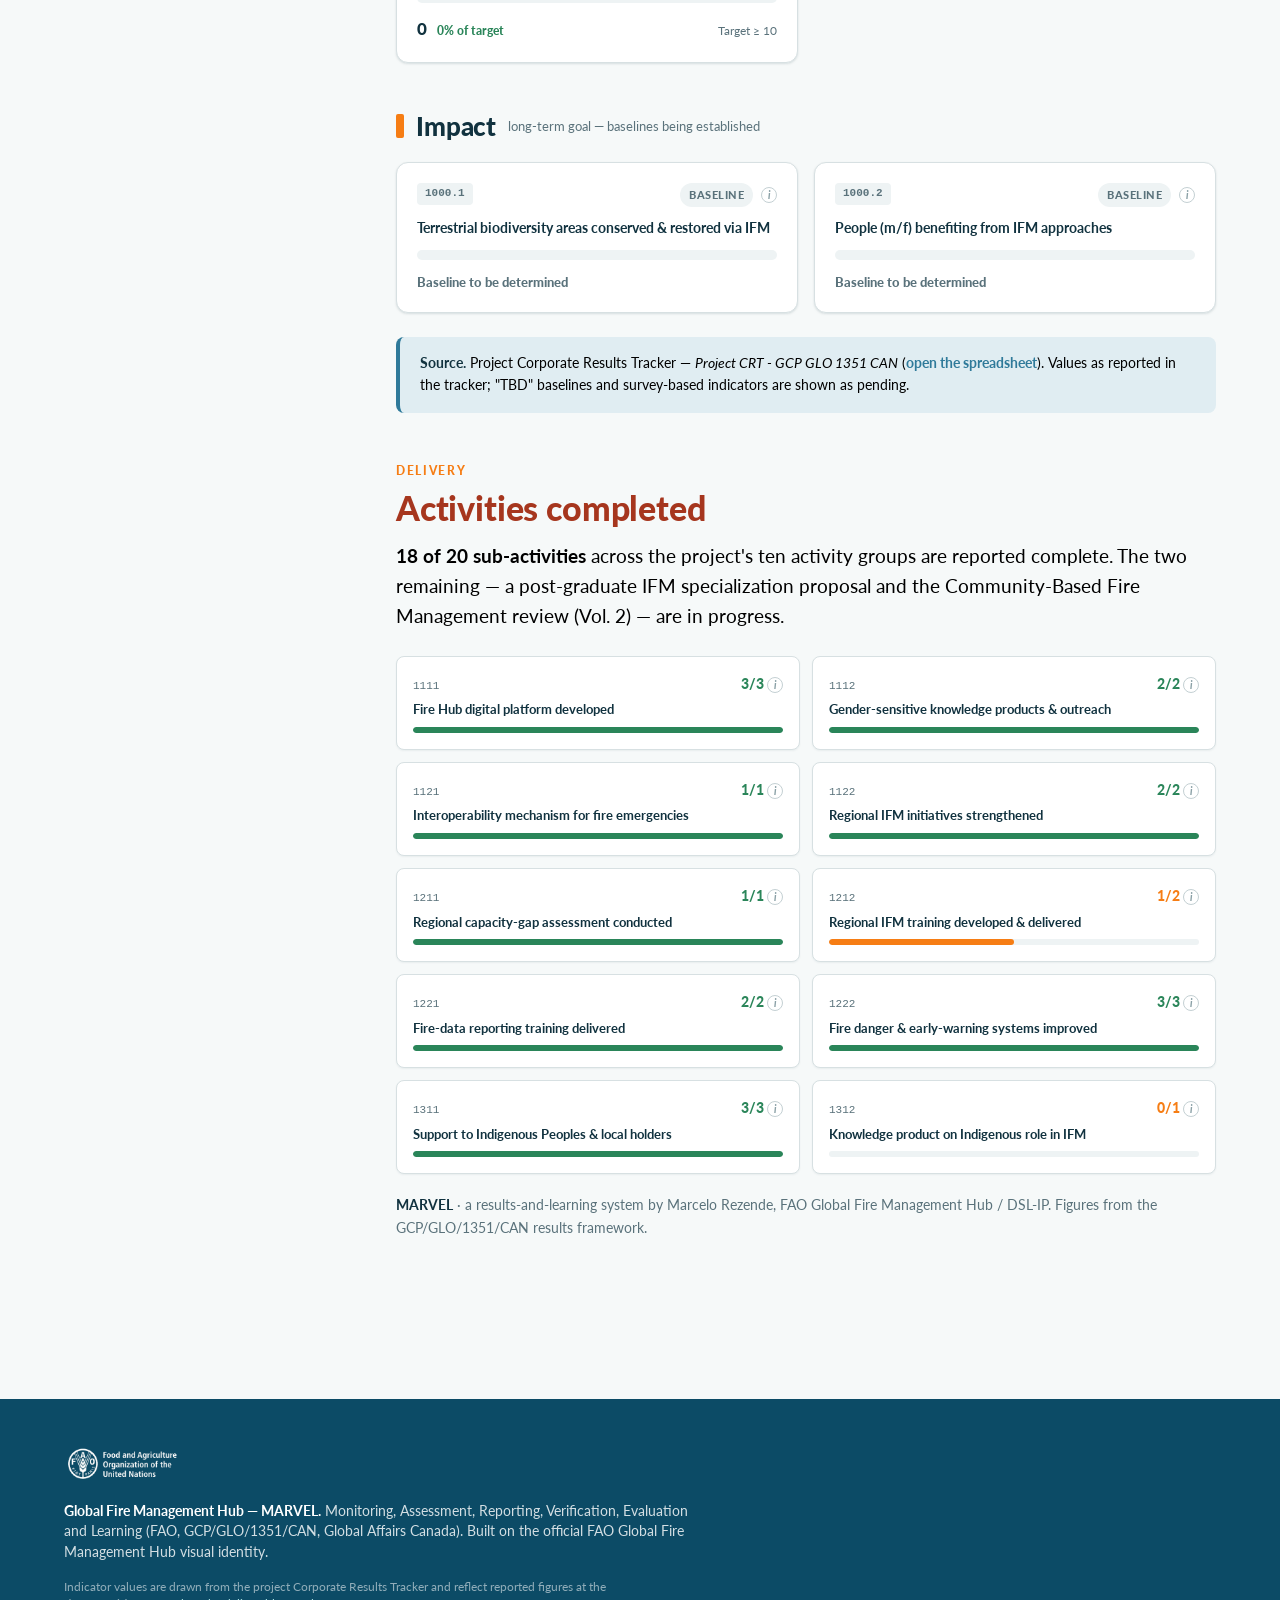
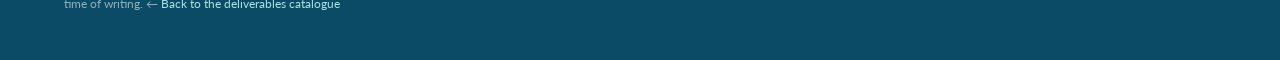
==== commit fc06fa13: "MARVEL: restructure dashboard into left highlights rail + wide content - Left sticky rail: 90% deliv" ====
--- a/marvel.html
+++ b/marvel.html
@@ -41,15 +41,6 @@
       </ul>
     </div>
   </div>
-  <div class="kpis">
-    <div class="page">
-      <div class="kpi"><b>90%</b><span>Activities delivered</span></div>
-      <div class="kpi"><b>339</b><span>Actors trained in IFM</span></div>
-      <div class="kpi"><b>508</b><span>Indigenous &amp; local holders engaged</span></div>
-      <div class="kpi"><b>440,555</b><span>Hectares protected / conserved</span></div>
-      <div class="kpi"><b>12</b><span>IFM collaborations</span></div>
-    </div>
-  </div>
 </header>
 
 <section class="intro">
@@ -59,85 +50,79 @@
   </div>
 </section>
 
-<!-- ===================== MARVEL CORE FUNCTIONS ===================== -->
-<section class="section alt">
-  <div class="page">
-    <span class="kicker">A modular system</span>
-    <h2>MARVEL core functions</h2>
-    <p class="lead">MARVEL is built from six modular core functions — Monitoring, Assessment, Reporting, Verification, Evaluation and Learning. Each is designed to be assembled and customised to a country's specific context, so that evidence-based, informed decision-making can take place. Together they join <strong>MRV</strong> — the measurement and assurance of results — with <strong>MEL</strong> — the learning that feeds lessons back into delivery.</p>
-
-    <div class="flow">
-      <div class="step"><div class="l">M</div><div class="t">Monitoring</div><p>Track results from communities up to GEF core-indicator reporting.</p></div>
-      <div class="step"><div class="l">A</div><div class="t">Assessment</div><p>Establish baselines and measure change across landscapes.</p></div>
-      <div class="step"><div class="l">R</div><div class="t">Reporting</div><p>Report progress against the results-framework targets.</p></div>
-      <div class="step"><div class="l">V</div><div class="t">Verification</div><p>Validate data quality and the benefits claimed.</p></div>
-      <div class="step"><div class="l">E</div><div class="t">Evaluation</div><p>Judge what worked, where and why.</p></div>
-      <div class="step"><div class="l">L</div><div class="t">Learning</div><p>Feed lessons back through regional fire networks.</p></div>
+<!-- ===================== MARVEL DASHBOARD (rail + content) ===================== -->
+<div class="mv-grid page">
+
+  <!-- LEFT RAIL · HIGHLIGHTS -->
+  <aside class="mv-rail">
+    <div class="rail-card rail-gauge">
+      <span class="kicker">Delivery</span>
+      <div class="gauge" id="gauge"></div>
+      <p class="rail-note"><strong>18 of 20 sub-activities</strong> complete across the project's ten activity groups; two strategic activities are in progress.</p>
     </div>
-
-    <div class="twocol">
-      <div class="facecard"><h3><span class="abbr">MRV</span> — Monitoring, Reporting &amp; Verification</h3><p>The accountability spine: measuring environmental and social results, reporting them against agreed targets, and verifying that the data and benefits hold up.</p></div>
-      <div class="facecard mel"><h3><span class="abbr">MEL</span> — Monitoring, Evaluation &amp; Learning</h3><p>The improvement loop: evaluating outcomes and feeding lessons back into delivery so the next cycle of Integrated Fire Management is better than the last.</p></div>
+    <div class="rail-card">
+      <span class="kicker">Headline results</span>
+      <ul class="rail-stats">
+        <li><b>339</b><span>Actors trained in IFM <em>· target 100</em></span></li>
+        <li><b>191</b><span>Actors in fire-data training <em>· target 30</em></span></li>
+        <li><b>508</b><span>Indigenous &amp; local holders engaged <em>· target 100</em></span></li>
+        <li><b>588</b><span>Reps accessing IFM knowledge <em>· target 100</em></span></li>
+        <li><b>12</b><span>New &amp; improved IFM collaborations <em>· target 10</em></span></li>
+        <li><b>440,555<small> ha</small></b><span>Protected &amp; conserved <em>· KMGBF Target 3</em></span></li>
+        <li><b>199.5<small> ha</small></b><span>Area under restoration <em>· KMGBF Target 2</em></span></li>
+      </ul>
+      <p class="rail-note">Reported delivery against the project Corporate Results Tracker (GCP/GLO/1351/CAN). Several output and outcome targets were substantially exceeded.</p>
     </div>
-  </div>
-</section>
-
-<!-- ===================== RESULTS HIGHLIGHTS ===================== -->
-<section class="section">
-  <div class="page">
-    <span class="kicker">Results framework · GCP/GLO/1351/CAN</span>
-    <h2>Where targets were exceeded</h2>
-    <p class="lead">Reported delivery against the project's Corporate Results Tracker (CRT). Several output and outcome targets have been substantially surpassed — most strongly in capacity building, Indigenous and local engagement, and area conserved.</p>
-    <div class="stats">
-      <div class="stat"><div class="v">339</div><div class="l">Actors in IFM trainings</div><div class="s">Target ≥ 100 · 339% delivered</div></div>
-      <div class="stat"><div class="v">191</div><div class="l">Actors in fire-data training</div><div class="s">Target ≥ 30 · 637% delivered</div></div>
-      <div class="stat"><div class="v">508</div><div class="l">Indigenous &amp; local holders engaged</div><div class="s">Target ≥ 100 · 508% delivered</div></div>
-      <div class="stat"><div class="v">440,555<small> ha</small></div><div class="l">Protected &amp; conserved area</div><div class="s">Target ≥ 100,000 ha · KMGBF Target 3</div></div>
-      <div class="stat"><div class="v">199.5<small> ha</small></div><div class="l">Area under restoration</div><div class="s">Target ≥ 50 ha · KMGBF Target 2</div></div>
-      <div class="stat"><div class="v">12</div><div class="l">New &amp; improved IFM collaborations</div><div class="s">Target ≥ 10 · 120% delivered</div></div>
-    </div>
-  </div>
-</section>
-
-<!-- ===================== INDICATORS ===================== -->
-<section class="section alt">
-  <div class="page">
-    <span class="kicker">Indicators</span>
-    <h2>Delivery against every indicator</h2>
-    <p class="lead">Each indicator from the results framework, with its reported value against target. Bars are capped at 100% for readability; the figure and percentage show the actual delivery.</p>
-
-    <div class="levelhead"><span class="bar"></span><h3>Outcomes</h3><span class="desc">medium-term changes the project works toward</span></div>
-    <div class="indgrid" id="outcomes"></div>
-
-    <div class="levelhead"><span class="bar"></span><h3>Outputs</h3><span class="desc">direct products and services delivered</span></div>
-    <div class="indgrid" id="outputs"></div>
-
-    <div class="levelhead"><span class="bar"></span><h3>Impact</h3><span class="desc">long-term goal — baselines being established</span></div>
-    <div class="indgrid" id="impact"></div>
-
-    <div class="srcnote">
-      <b>Source.</b> Project Corporate Results Tracker — <em>Project CRT - GCP GLO 1351 CAN</em>
-      (<a class="inl" href="GAC%20deliverables/Project%20CRT%20-%20GCP%20GLO%201351%20CAN.xlsx" download>open the spreadsheet</a>).
-      Values as reported in the tracker; “TBD” baselines and survey-based indicators are shown as pending.
-    </div>
-  </div>
-</section>
-
-<!-- ===================== ACTIVITIES ===================== -->
-<section class="section">
-  <div class="page">
-    <span class="kicker">Delivery</span>
-    <h2>Activities completed</h2>
-    <div class="gaugewrap">
-      <div class="gauge" id="gauge"></div>
-      <div class="legend">
-        <p><strong>18 of 20 sub-activities</strong> across the project's ten activity groups are reported complete. The two remaining — a post-graduate IFM specialization proposal and the Community-Based Fire Management review (Vol. 2) — are in progress.</p>
+  </aside>
+
+  <!-- RIGHT CONTENT · wide body -->
+  <main class="mv-main">
+
+    <section class="mv-sec">
+      <span class="kicker">A modular system</span>
+      <h2>MARVEL core functions</h2>
+      <p class="lead">MARVEL is built from six modular core functions — Monitoring, Assessment, Reporting, Verification, Evaluation and Learning. Each is designed to be assembled and customised to a country's specific context, so that evidence-based, informed decision-making can take place. Together they join <strong>MRV</strong> — the measurement and assurance of results — with <strong>MEL</strong> — the learning that feeds lessons back into delivery.</p>
+      <div class="flow">
+        <div class="step"><div class="l">M</div><div class="t">Monitoring</div><p>Track results from communities up to GEF core-indicator reporting.</p></div>
+        <div class="step"><div class="l">A</div><div class="t">Assessment</div><p>Establish baselines and measure change across landscapes.</p></div>
+        <div class="step"><div class="l">R</div><div class="t">Reporting</div><p>Report progress against the results-framework targets.</p></div>
+        <div class="step"><div class="l">V</div><div class="t">Verification</div><p>Validate data quality and the benefits claimed.</p></div>
+        <div class="step"><div class="l">E</div><div class="t">Evaluation</div><p>Judge what worked, where and why.</p></div>
+        <div class="step"><div class="l">L</div><div class="t">Learning</div><p>Feed lessons back through regional fire networks.</p></div>
       </div>
-    </div>
-    <div class="actgrid" id="activities"></div>
-    <p class="credit"><b>MARVEL</b> · a results-and-learning system by Marcelo Rezende, FAO Global Fire Management Hub / DSL-IP. Figures from the GCP/GLO/1351/CAN results framework.</p>
-  </div>
-</section>
+      <div class="twocol">
+        <div class="facecard"><h3><span class="abbr">MRV</span> — Monitoring, Reporting &amp; Verification</h3><p>The accountability spine: measuring environmental and social results, reporting them against agreed targets, and verifying that the data and benefits hold up.</p></div>
+        <div class="facecard mel"><h3><span class="abbr">MEL</span> — Monitoring, Evaluation &amp; Learning</h3><p>The improvement loop: evaluating outcomes and feeding lessons back into delivery so the next cycle of Integrated Fire Management is better than the last.</p></div>
+      </div>
+    </section>
+
+    <section class="mv-sec">
+      <span class="kicker">Indicators</span>
+      <h2>Delivery against every indicator</h2>
+      <p class="lead">Each indicator from the results framework, with its reported value against target. Bars are capped at 100% for readability; the figure and percentage show the actual delivery.</p>
+      <div class="levelhead"><span class="bar"></span><h3>Outcomes</h3><span class="desc">medium-term changes the project works toward</span></div>
+      <div class="indgrid" id="outcomes"></div>
+      <div class="levelhead"><span class="bar"></span><h3>Outputs</h3><span class="desc">direct products and services delivered</span></div>
+      <div class="indgrid" id="outputs"></div>
+      <div class="levelhead"><span class="bar"></span><h3>Impact</h3><span class="desc">long-term goal — baselines being established</span></div>
+      <div class="indgrid" id="impact"></div>
+      <div class="srcnote">
+        <b>Source.</b> Project Corporate Results Tracker — <em>Project CRT - GCP GLO 1351 CAN</em>
+        (<a class="inl" href="GAC%20deliverables/Project%20CRT%20-%20GCP%20GLO%201351%20CAN.xlsx" download>open the spreadsheet</a>).
+        Values as reported in the tracker; "TBD" baselines and survey-based indicators are shown as pending.
+      </div>
+    </section>
+
+    <section class="mv-sec">
+      <span class="kicker">Delivery</span>
+      <h2>Activities completed</h2>
+      <p class="lead"><strong>18 of 20 sub-activities</strong> across the project's ten activity groups are reported complete. The two remaining — a post-graduate IFM specialization proposal and the Community-Based Fire Management review (Vol. 2) — are in progress.</p>
+      <div class="actgrid" id="activities"></div>
+      <p class="credit"><b>MARVEL</b> · a results-and-learning system by Marcelo Rezende, FAO Global Fire Management Hub / DSL-IP. Figures from the GCP/GLO/1351/CAN results framework.</p>
+    </section>
+
+  </main>
+</div>
 
 <footer>
   <div class="page">
--- a/css/marvel.css
+++ b/css/marvel.css
@@ -23,6 +23,33 @@
 .kicker{ display:block; font-size:var(--text-overline); font-weight:var(--weight-black); letter-spacing:var(--tracking-overline); text-transform:uppercase; color:var(--accent); margin-bottom:var(--space-2); }
 .section h2{ font-family:var(--font-display); font-weight:var(--weight-black); font-size:var(--text-h2); color:var(--text-heading); margin:0 0 var(--space-3); line-height:var(--leading-snug); }
 .section .lead{ font-size:var(--text-lead); color:var(--text-body); max-width:74ch; margin:0 0 var(--space-6); }
+
+/* ---- dashboard layout: left highlights rail + right content -------------- */
+.mv-grid{ display:grid; grid-template-columns:300px minmax(0,1fr); gap:var(--space-8); align-items:start; padding-top:var(--space-10); padding-bottom:var(--space-16); }
+.mv-rail{ position:sticky; top:18px; display:flex; flex-direction:column; gap:var(--space-4); }
+.rail-card{ background:var(--surface-card); border:1px solid var(--border-subtle); border-radius:var(--radius-lg); padding:var(--space-5) var(--space-5) var(--space-6); box-shadow:var(--shadow-sm); }
+.rail-card .kicker{ display:block; margin-bottom:var(--space-3); }
+.rail-gauge{ text-align:center; }
+.rail-gauge .gauge{ margin:2px auto 0; }
+.rail-note{ font-size:11.5px; line-height:1.5; color:var(--text-muted); margin:var(--space-3) 0 0; }
+.rail-gauge .rail-note{ text-align:center; }
+.rail-stats{ list-style:none; margin:0; padding:0; }
+.rail-stats li{ display:flex; align-items:baseline; gap:11px; padding:9px 0; border-bottom:1px solid var(--border-subtle); }
+.rail-stats li:first-child{ padding-top:0; }
+.rail-stats b{ font-family:var(--font-display); font-weight:var(--weight-black); font-size:25px; line-height:1; color:var(--text-heading); flex:none; min-width:80px; text-align:right; letter-spacing:var(--tracking-tight); }
+.rail-stats b small{ font-size:13px; font-weight:var(--weight-bold); color:var(--text-muted); }
+.rail-stats span{ font-size:11.5px; line-height:1.3; color:var(--text-body); font-weight:var(--weight-bold); }
+.rail-stats em{ font-style:normal; font-weight:var(--weight-regular); color:var(--text-faint); }
+
+.mv-main{ min-width:0; display:flex; flex-direction:column; gap:var(--space-12); }
+.mv-sec{ min-width:0; }
+.mv-sec h2{ font-family:var(--font-display); font-weight:var(--weight-black); font-size:var(--text-h2); color:var(--text-heading); margin:0 0 var(--space-3); line-height:var(--leading-snug); }
+.mv-sec .lead{ font-size:var(--text-lead); color:var(--text-body); max-width:74ch; margin:0 0 var(--space-6); }
+
+@media (max-width:860px){
+  .mv-grid{ grid-template-columns:1fr; }
+  .mv-rail{ position:static; }
+}
 .section p a, .inl{ color:var(--text-link); font-weight:var(--weight-bold); }
 
 /* ---- MRV + MEL two-up ---------------------------------------------------- */
